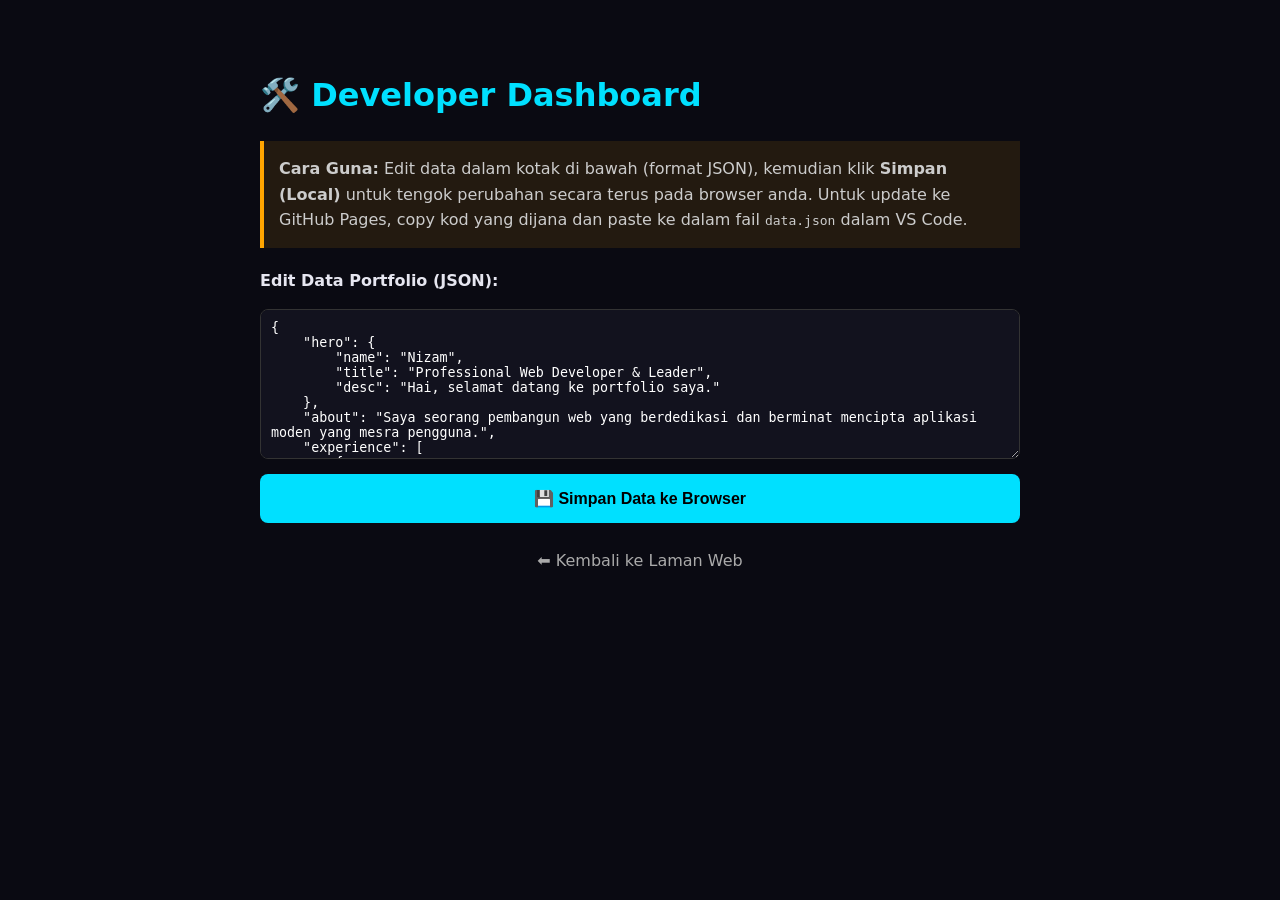
==== admin.html @ e1367bf1 "new" ====
<!DOCTYPE html>
<html lang="ms">
<head>
    <meta charset="UTF-8">
    <meta name="viewport" content="width=device-width, initial-scale=1.0">
    <title>Admin Dashboard</title>
    <link rel="stylesheet" href="style.css">
    <style>
        /* CSS khas untuk Admin */
        .admin-container { max-width: 800px; margin: 50px auto; padding: 20px; }
        .admin-form { display: flex; flex-direction: column; gap: 15px; }
        textarea { width: 100%; height: 150px; background: #12121e; color: #fff; padding: 10px; border: 1px solid #333; border-radius: 8px; font-family: monospace; }
        .btn-save { background: #00e0ff; color: #000; padding: 15px; border: none; border-radius: 8px; font-weight: bold; cursor: pointer; font-size: 16px; }
        .btn-save:hover { background: #7c5cff; color: #fff; }
        .note { background: rgba(255, 165, 0, 0.1); border-left: 4px solid orange; padding: 15px; margin-bottom: 20px; color: #ccc; }
    </style>
</head>
<body>

    <div class="admin-container">
        <h1 style="color: #00e0ff; margin-bottom: 20px;">🛠️ Developer Dashboard</h1>
        
        <div class="note">
            <strong>Cara Guna:</strong> Edit data dalam kotak di bawah (format JSON), kemudian klik <b>Simpan (Local)</b> untuk tengok perubahan secara terus pada browser anda. Untuk update ke GitHub Pages, copy kod yang dijana dan paste ke dalam fail <code>data.json</code> dalam VS Code.
        </div>

        <div class="admin-form">
            <label style="font-weight: bold;">Edit Data Portfolio (JSON):</label>
            <textarea id="jsonEditor"></textarea>
            
            <button class="btn-save" onclick="saveData()">💾 Simpan Data ke Browser</button>
            <a href="index.html" style="text-align: center; color: #aaa; text-decoration: none; margin-top: 10px;">⬅️ Kembali ke Laman Web</a>
        </div>
    </div>

    <script>
        const editor = document.getElementById('jsonEditor');

        // Ambil data dari Local Storage atau fail data.json asal
        async function loadData() {
            let localData = localStorage.getItem('portfolioData');
            if (localData) {
                editor.value = localData;
            } else {
                // Jika tiada dalam local storage, baca dari fail data.json
                try {
                    const res = await fetch('data.json');
                    const data = await res.json();
                    editor.value = JSON.stringify(data, null, 4);
                } catch (e) {
                    editor.value = "Error: Pastikan fail data.json wujud.";
                }
            }
        }

        function saveData() {
            try {
                // Uji sama ada JSON sah (valid) atau tidak
                JSON.parse(editor.value); 
                localStorage.setItem('portfolioData', editor.value);
                alert('✅ Berjaya disimpan ke Browser! Klik "Kembali ke Laman Web" untuk lihat hasilnya.');
            } catch (e) {
                alert('❌ Ralat: Format JSON tidak sah. Sila semak ejaan anda.');
            }
        }

        loadData();
    </script>
</body>
</html>
---- style.css ----
/* RESET & ASAS */
* {
    margin: 0;
    padding: 0;
    box-sizing: border-box;
}

:root {
    --bg: #0a0a12;
    --bg-soft: #12121e;
    --card: #171725;
    --text: #e6e6f0;
    --muted: #9a9ab0;
    --accent: #00e0ff;
    --accent-2: #7c5cff;
}

html { scroll-behavior: smooth; }

body {
    font-family: 'Segoe UI', system-ui, -apple-system, sans-serif;
    background: var(--bg);
    color: var(--text);
    line-height: 1.6;
    overflow-x: hidden;
}

/* NAVBAR */
.navbar {
    position: fixed;
    top: 0;
    width: 100%;
    z-index: 100;
    display: flex;
    justify-content: space-between;
    align-items: center;
    padding: 18px 50px;
    background: rgba(10, 10, 18, 0.85);
    backdrop-filter: blur(12px);
    border-bottom: 1px solid rgba(255, 255, 255, 0.06);
}

.logo { font-size: 22px; font-weight: 800; }
.logo span { color: var(--accent); }

.nav-links { display: flex; list-style: none; gap: 25px; }
.nav-links a { color: var(--muted); text-decoration: none; font-size: 14px; transition: color 0.25s; }
.nav-links a:hover { color: var(--accent); }

/* HERO */
.hero {
    position: relative;
    min-height: 80vh;
    display: flex;
    align-items: center;
    justify-content: center;
    text-align: center;
    padding: 100px 20px 0;
}
.hero-content { position: relative; z-index: 2; }
.hero h1 { font-size: clamp(36px, 6vw, 60px); font-weight: 800; margin-bottom: 16px; }
.highlight { background: linear-gradient(90deg, var(--accent), var(--accent-2)); -webkit-background-clip: text; color: transparent; }
.hero-sub { font-size: 20px; color: var(--muted); margin-bottom: 36px; }
.hero-btns { display: flex; gap: 16px; justify-content: center; flex-wrap: wrap; }

.btn {
    padding: 12px 28px;
    border-radius: 8px;
    font-weight: 600;
    text-decoration: none;
    font-size: 15px;
    transition: transform 0.25s, box-shadow 0.25s;
}
.btn-primary { background: linear-gradient(135deg, var(--accent), var(--accent-2)); color: #08080f; }
.btn-primary:hover { transform: translateY(-3px); box-shadow: 0 10px 25px rgba(0, 224, 255, 0.3); }
.btn-outline { border: 1px solid rgba(255, 255, 255, 0.2); color: var(--text); }
.btn-outline:hover { border-color: var(--accent); color: var(--accent); transform: translateY(-3px); }

.hero-glow {
    position: absolute; width: 500px; height: 500px;
    background: radial-gradient(circle, rgba(0, 224, 255, 0.15), transparent 70%);
    filter: blur(60px); z-index: 1; pointer-events: none;
}

/* SECTIONS & CARDS */
.section-container {
    max-width: 1000px;
    margin: 0 auto;
    padding: 80px 20px;
}

.section-container h2 {
    font-size: 28px;
    margin-bottom: 30px;
    color: var(--text);
    border-bottom: 2px solid rgba(255, 255, 255, 0.1);
    padding-bottom: 10px;
    display: flex;
    align-items: center;
    gap: 12px;
}
.section-container h2 i { color: var(--accent); }

.card {
    background: var(--card);
    border: 1px solid rgba(255, 255, 255, 0.05);
    border-radius: 12px;
    padding: 25px;
    margin-bottom: 20px;
    transition: transform 0.3s, box-shadow 0.3s, border-color 0.3s;
}
.card:hover {
    transform: translateY(-5px);
    border-color: rgba(0, 224, 255, 0.3);
    box-shadow: 0 10px 30px rgba(0, 224, 255, 0.08);
}
.card p { color: var(--muted); font-size: 15px; }
.company { font-weight: bold; color: var(--accent-2) !important; font-size: 14px; margin: 5px 0 10px 0; }

/* GRIDS (Untuk Skills, Education, dll) */
.project-grid, .skills-grid {
    display: grid;
    grid-template-columns: repeat(auto-fit, minmax(280px, 1fr));
    gap: 20px;
}

/* SKILLS */
.skill-card { text-align: center; font-weight: bold; font-size: 18px; padding: 30px 10px; }
.skill-card i { font-size: 40px; margin-bottom: 15px; display: block; color: var(--text); }

/* PROJECT */
.project-thumb { font-size: 40px; margin-bottom: 15px; }
.project-link { color: var(--accent); text-decoration: none; font-weight: bold; font-size: 14px; display: inline-block; margin-top: 15px; }
.project-link:hover { text-decoration: underline; }

/* ACHIEVEMENT */
.achievement-list { list-style: none; }
.achievement-list li { margin-bottom: 15px; color: var(--muted); display: flex; align-items: flex-start; gap: 10px; }
.achievement-list i { font-size: 20px; margin-top: 4px; }

/* FOOTER */
footer {
    text-align: center;
    padding: 60px 20px 30px;
    background: var(--bg-soft);
    color: var(--muted);
    border-top: 1px solid rgba(255, 255, 255, 0.05);
    margin-top: 50px;
}
footer h2 { color: var(--text); margin-bottom: 15px; }
footer a { color: var(--accent); text-decoration: none; font-weight: bold; }

/* RESPONSIF */
@media (max-width: 768px) {
    .navbar { padding: 15px 20px; overflow-x: auto; white-space: nowrap; }
    .nav-links { gap: 15px; }
    .hero h1 { font-size: 32px; }
}
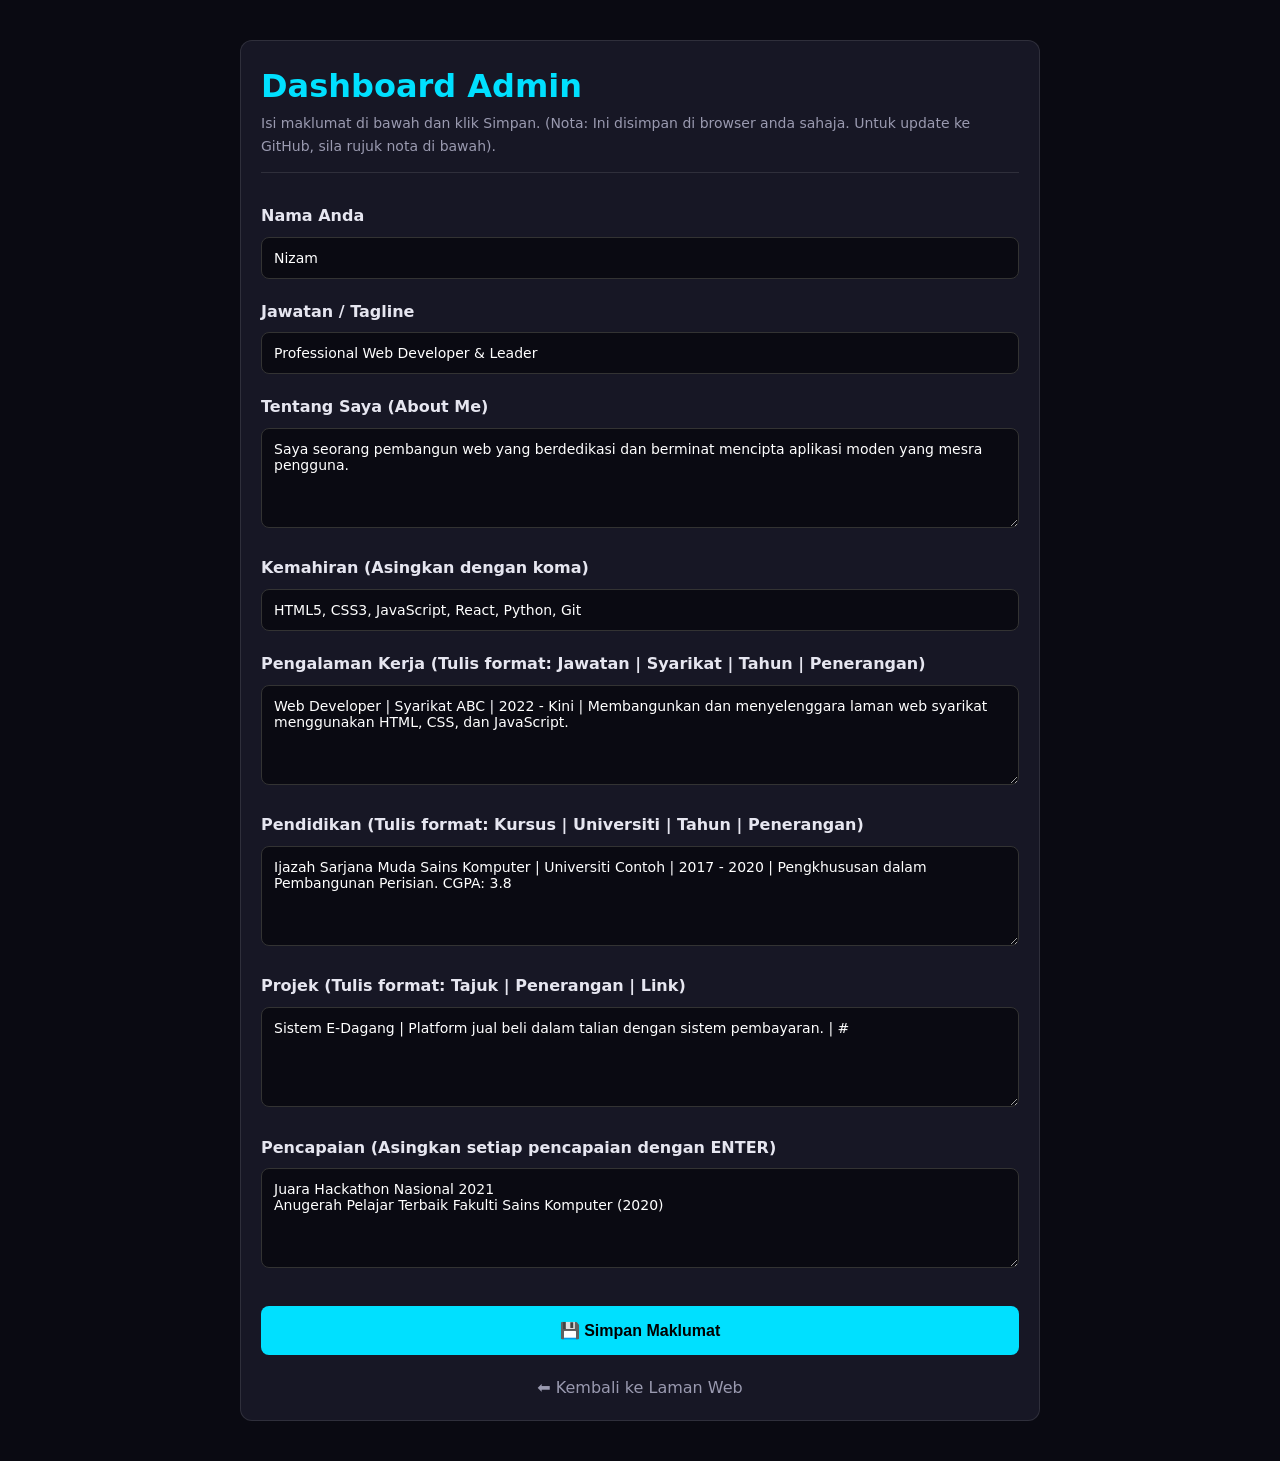
==== commit e4394d09: "new3" ====
--- a/admin.html
+++ b/admin.html
@@ -3,68 +3,165 @@
 <head>
     <meta charset="UTF-8">
     <meta name="viewport" content="width=device-width, initial-scale=1.0">
-    <title>Admin Dashboard</title>
+    <title>Dashboard Admin - Portfolio</title>
     <link rel="stylesheet" href="style.css">
     <style>
-        /* CSS khas untuk Admin */
-        .admin-container { max-width: 800px; margin: 50px auto; padding: 20px; }
-        .admin-form { display: flex; flex-direction: column; gap: 15px; }
-        textarea { width: 100%; height: 150px; background: #12121e; color: #fff; padding: 10px; border: 1px solid #333; border-radius: 8px; font-family: monospace; }
-        .btn-save { background: #00e0ff; color: #000; padding: 15px; border: none; border-radius: 8px; font-weight: bold; cursor: pointer; font-size: 16px; }
-        .btn-save:hover { background: #7c5cff; color: #fff; }
-        .note { background: rgba(255, 165, 0, 0.1); border-left: 4px solid orange; padding: 15px; margin-bottom: 20px; color: #ccc; }
+        /* Gaya khas untuk borang admin */
+        .admin-container { max-width: 800px; margin: 40px auto; padding: 20px; background: var(--card); border-radius: 12px; border: 1px solid rgba(255,255,255,0.1); }
+        .admin-header { margin-bottom: 30px; border-bottom: 1px solid rgba(255,255,255,0.1); padding-bottom: 15px; }
+        .form-group { margin-bottom: 20px; }
+        .form-group label { display: block; margin-bottom: 8px; font-weight: bold; color: var(--text); }
+        .form-group input[type="text"], .form-group textarea {
+            width: 100%; padding: 12px; background: #0a0a12; color: #fff;
+            border: 1px solid #333; border-radius: 8px; font-family: inherit; font-size: 14px;
+        }
+        .form-group input:focus, .form-group textarea:focus { outline: none; border-color: var(--accent); }
+        .form-group textarea { height: 100px; resize: vertical; }
+        .btn-save { background: var(--accent); color: #000; padding: 15px; border: none; border-radius: 8px; font-weight: bold; cursor: pointer; font-size: 16px; width: 100%; margin-top: 10px; transition: 0.3s; }
+        .btn-save:hover { background: var(--accent-2); color: #fff; }
+        .back-link { display: block; text-align: center; margin-top: 20px; color: var(--muted); text-decoration: none; }
+        .back-link:hover { color: var(--accent); }
     </style>
 </head>
 <body>
 
     <div class="admin-container">
-        <h1 style="color: #00e0ff; margin-bottom: 20px;">🛠️ Developer Dashboard</h1>
-        
-        <div class="note">
-            <strong>Cara Guna:</strong> Edit data dalam kotak di bawah (format JSON), kemudian klik <b>Simpan (Local)</b> untuk tengok perubahan secara terus pada browser anda. Untuk update ke GitHub Pages, copy kod yang dijana dan paste ke dalam fail <code>data.json</code> dalam VS Code.
+        <div class="admin-header">
+            <h1 style="color: var(--accent);"><i class="fas fa-edit"></i> Dashboard Admin</h1>
+            <p style="color: var(--muted); font-size: 14px;">Isi maklumat di bawah dan klik Simpan. (Nota: Ini disimpan di browser anda sahaja. Untuk update ke GitHub, sila rujuk nota di bawah).</p>
         </div>
 
-        <div class="admin-form">
-            <label style="font-weight: bold;">Edit Data Portfolio (JSON):</label>
-            <textarea id="jsonEditor"></textarea>
+        <form id="portfolioForm">
+            <div class="form-group">
+                <label>Nama Anda</label>
+                <input type="text" id="inputName" required>
+            </div>
+            <div class="form-group">
+                <label>Jawatan / Tagline</label>
+                <input type="text" id="inputTitle" required>
+            </div>
             
-            <button class="btn-save" onclick="saveData()">💾 Simpan Data ke Browser</button>
-            <a href="index.html" style="text-align: center; color: #aaa; text-decoration: none; margin-top: 10px;">⬅️ Kembali ke Laman Web</a>
-        </div>
+            <div class="form-group">
+                <label>Tentang Saya (About Me)</label>
+                <textarea id="inputAbout" required></textarea>
+            </div>
+
+            <div class="form-group">
+                <label>Kemahiran (Asingkan dengan koma)</label>
+                <input type="text" id="inputSkills" placeholder="Contoh: HTML, CSS, JavaScript, React" required>
+            </div>
+
+            <div class="form-group">
+                <label>Pengalaman Kerja (Tulis format: Jawatan | Syarikat | Tahun | Penerangan)</label>
+                <textarea id="inputExp" placeholder="Web Developer | Syarikat ABC | 2022-Kini | Membangunkan laman web..."></textarea>
+            </div>
+
+            <div class="form-group">
+                <label>Pendidikan (Tulis format: Kursus | Universiti | Tahun | Penerangan)</label>
+                <textarea id="inputEdu" placeholder="Sains Komputer | Universiti Contoh | 2017-2020 | CGPA 3.8"></textarea>
+            </div>
+
+            <div class="form-group">
+                <label>Projek (Tulis format: Tajuk | Penerangan | Link)</label>
+                <textarea id="inputProj" placeholder="Sistem E-Dagang | Platform jual beli... | https://link.com"></textarea>
+            </div>
+            
+            <div class="form-group">
+                <label>Pencapaian (Asingkan setiap pencapaian dengan ENTER)</label>
+                <textarea id="inputAch" placeholder="Juara Hackathon 2021&#10;Pelajar Terbaik 2020"></textarea>
+            </div>
+
+            <button type="submit" class="btn-save">💾 Simpan Maklumat</button>
+            <a href="index.html" class="back-link">⬅️ Kembali ke Laman Web</a>
+        </form>
     </div>
 
     <script>
-        const editor = document.getElementById('jsonEditor');
+        // Ambil data sedia ada (jika ada) untuk isi dalam borang
+        async function loadFormData() {
+            let localData = localStorage.getItem('portfolioData');
+            let data;
 
-        // Ambil data dari Local Storage atau fail data.json asal
-        async function loadData() {
-            let localData = localStorage.getItem('portfolioData');
             if (localData) {
-                editor.value = localData;
+                data = JSON.parse(localData);
             } else {
-                // Jika tiada dalam local storage, baca dari fail data.json
+                // Baca dari data.json kalau local storage kosong
                 try {
                     const res = await fetch('data.json');
-                    const data = await res.json();
-                    editor.value = JSON.stringify(data, null, 4);
-                } catch (e) {
-                    editor.value = "Error: Pastikan fail data.json wujud.";
-                }
+                    data = await res.json();
+                } catch (e) { return; }
+            }
+
+            // Masukkan data ke dalam borang
+            document.getElementById('inputName').value = data.hero.name;
+            document.getElementById('inputTitle').value = data.hero.title;
+            document.getElementById('inputAbout').value = data.about;
+            document.getElementById('inputSkills').value = data.skills.join(', ');
+            
+            // Format pengalaman
+            if(data.experience && data.experience[0]) {
+                let exp = data.experience[0];
+                document.getElementById('inputExp').value = `${exp.role} | ${exp.company} | ${exp.year} | ${exp.desc}`;
+            }
+            
+            // Format pendidikan
+            if(data.education && data.education[0]) {
+                let edu = data.education[0];
+                document.getElementById('inputEdu').value = `${edu.course} | ${edu.place} | ${edu.year} | ${edu.desc}`;
+            }
+
+            // Format projek
+            if(data.projects && data.projects[0]) {
+                let proj = data.projects[0];
+                document.getElementById('inputProj').value = `${proj.title} | ${proj.desc} | ${proj.link}`;
+            }
+
+            // Format pencapaian
+            if(data.achievements) {
+                document.getElementById('inputAch').value = data.achievements.join('\n');
             }
         }
 
-        function saveData() {
-            try {
-                // Uji sama ada JSON sah (valid) atau tidak
-                JSON.parse(editor.value); 
-                localStorage.setItem('portfolioData', editor.value);
-                alert('✅ Berjaya disimpan ke Browser! Klik "Kembali ke Laman Web" untuk lihat hasilnya.');
-            } catch (e) {
-                alert('❌ Ralat: Format JSON tidak sah. Sila semak ejaan anda.');
-            }
+        // Bila butang Save ditekan
+        document.getElementById('portfolioForm').addEventListener('submit', function(e) {
+            e.preventDefault(); // Elak page refresh
+
+            // Ambil nilai dari borang dan susun menjadi format JSON yang betul
+            let newData = {
+                hero: {
+                    name: document.getElementById('inputName').value,
+                    title: document.getElementById('inputTitle').value,
+                    desc: "Hai, selamat datang ke portfolio saya."
+                },
+                about: document.getElementById('inputAbout').value,
+                skills: document.getElementById('inputSkills').value.split(',').map(s => s.trim()),
+                experience: parseFormat(document.getElementById('inputExp').value, ['role', 'company', 'year', 'desc']),
+                education: parseFormat(document.getElementById('inputEdu').value, ['course', 'place', 'year', 'desc']),
+                projects: parseFormat(document.getElementById('inputProj').value, ['title', 'desc', 'link']),
+                achievements: document.getElementById('inputAch').value.split('\n').filter(a => a.trim() !== ''),
+                leadership: [] // Kosongkan buat masa ini
+            };
+
+            // Simpan ke browser
+            localStorage.setItem('portfolioData', JSON.stringify(newData));
+            
+            // Tunjuk mesej berjaya
+            alert('✅ Maklumat berjaya disimpan! Sila klik "Kembali ke Laman Web" untuk lihat hasilnya.');
+        });
+
+        // Fungsi kecil untuk pecahkan teks berdasarkan simbol '|'
+        function parseFormat(text, keys) {
+            if (!text) return [];
+            let parts = text.split('|').map(s => s.trim());
+            let obj = {};
+            keys.forEach((key, index) => {
+                obj[key] = parts[index] || "";
+            });
+            return [obj]; // Return sebagai array sebab sistem kita guna array
         }
 
-        loadData();
+        // Jalankan fungsi bila halaman dibuka
+        loadFormData();
     </script>
 </body>
 </html>
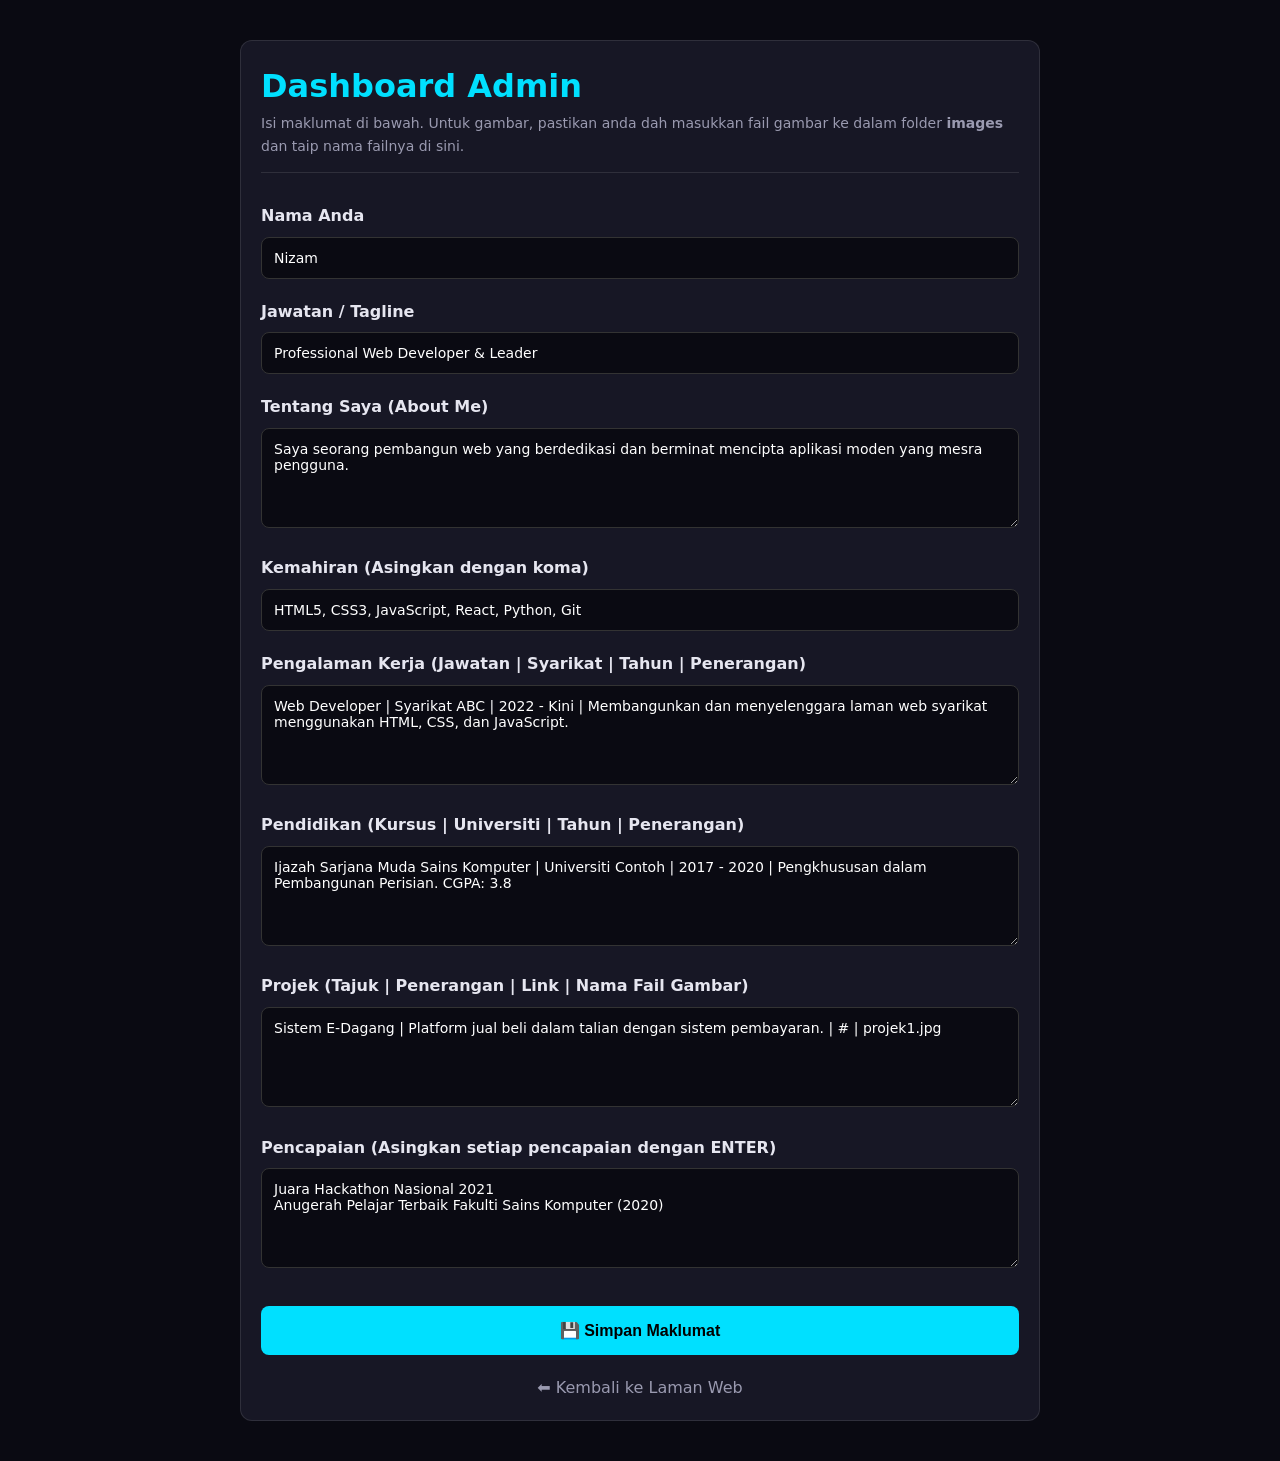
==== commit 2146114d: "NEW4" ====
--- a/admin.html
+++ b/admin.html
@@ -6,7 +6,6 @@
     <title>Dashboard Admin - Portfolio</title>
     <link rel="stylesheet" href="style.css">
     <style>
-        /* Gaya khas untuk borang admin */
         .admin-container { max-width: 800px; margin: 40px auto; padding: 20px; background: var(--card); border-radius: 12px; border: 1px solid rgba(255,255,255,0.1); }
         .admin-header { margin-bottom: 30px; border-bottom: 1px solid rgba(255,255,255,0.1); padding-bottom: 15px; }
         .form-group { margin-bottom: 20px; }
@@ -28,7 +27,7 @@
     <div class="admin-container">
         <div class="admin-header">
             <h1 style="color: var(--accent);"><i class="fas fa-edit"></i> Dashboard Admin</h1>
-            <p style="color: var(--muted); font-size: 14px;">Isi maklumat di bawah dan klik Simpan. (Nota: Ini disimpan di browser anda sahaja. Untuk update ke GitHub, sila rujuk nota di bawah).</p>
+            <p style="color: var(--muted); font-size: 14px;">Isi maklumat di bawah. Untuk gambar, pastikan anda dah masukkan fail gambar ke dalam folder <b>images</b> dan taip nama failnya di sini.</p>
         </div>
 
         <form id="portfolioForm">
@@ -48,22 +47,22 @@
 
             <div class="form-group">
                 <label>Kemahiran (Asingkan dengan koma)</label>
-                <input type="text" id="inputSkills" placeholder="Contoh: HTML, CSS, JavaScript, React" required>
+                <input type="text" id="inputSkills" placeholder="Contoh: HTML, CSS, JavaScript" required>
             </div>
 
             <div class="form-group">
-                <label>Pengalaman Kerja (Tulis format: Jawatan | Syarikat | Tahun | Penerangan)</label>
+                <label>Pengalaman Kerja (Jawatan | Syarikat | Tahun | Penerangan)</label>
                 <textarea id="inputExp" placeholder="Web Developer | Syarikat ABC | 2022-Kini | Membangunkan laman web..."></textarea>
             </div>
 
             <div class="form-group">
-                <label>Pendidikan (Tulis format: Kursus | Universiti | Tahun | Penerangan)</label>
+                <label>Pendidikan (Kursus | Universiti | Tahun | Penerangan)</label>
                 <textarea id="inputEdu" placeholder="Sains Komputer | Universiti Contoh | 2017-2020 | CGPA 3.8"></textarea>
             </div>
 
             <div class="form-group">
-                <label>Projek (Tulis format: Tajuk | Penerangan | Link)</label>
-                <textarea id="inputProj" placeholder="Sistem E-Dagang | Platform jual beli... | https://link.com"></textarea>
+                <label>Projek (Tajuk | Penerangan | Link | Nama Fail Gambar)</label>
+                <textarea id="inputProj" placeholder="Sistem E-Dagang | Platform jual beli... | https://link.com | projek1.jpg"></textarea>
             </div>
             
             <div class="form-group">
@@ -77,7 +76,6 @@
     </div>
 
     <script>
-        // Ambil data sedia ada (jika ada) untuk isi dalam borang
         async function loadFormData() {
             let localData = localStorage.getItem('portfolioData');
             let data;
@@ -85,48 +83,42 @@
             if (localData) {
                 data = JSON.parse(localData);
             } else {
-                // Baca dari data.json kalau local storage kosong
                 try {
                     const res = await fetch('data.json');
                     data = await res.json();
                 } catch (e) { return; }
             }
 
-            // Masukkan data ke dalam borang
             document.getElementById('inputName').value = data.hero.name;
             document.getElementById('inputTitle').value = data.hero.title;
             document.getElementById('inputAbout').value = data.about;
             document.getElementById('inputSkills').value = data.skills.join(', ');
             
-            // Format pengalaman
             if(data.experience && data.experience[0]) {
                 let exp = data.experience[0];
                 document.getElementById('inputExp').value = `${exp.role} | ${exp.company} | ${exp.year} | ${exp.desc}`;
             }
             
-            // Format pendidikan
             if(data.education && data.education[0]) {
                 let edu = data.education[0];
                 document.getElementById('inputEdu').value = `${edu.course} | ${edu.place} | ${edu.year} | ${edu.desc}`;
             }
 
-            // Format projek
             if(data.projects && data.projects[0]) {
                 let proj = data.projects[0];
-                document.getElementById('inputProj').value = `${proj.title} | ${proj.desc} | ${proj.link}`;
+                // Tambah nama gambar jika ada
+                let imgName = proj.image ? proj.image : "";
+                document.getElementById('inputProj').value = `${proj.title} | ${proj.desc} | ${proj.link} | ${imgName}`;
             }
 
-            // Format pencapaian
             if(data.achievements) {
                 document.getElementById('inputAch').value = data.achievements.join('\n');
             }
         }
 
-        // Bila butang Save ditekan
         document.getElementById('portfolioForm').addEventListener('submit', function(e) {
-            e.preventDefault(); // Elak page refresh
+            e.preventDefault();
 
-            // Ambil nilai dari borang dan susun menjadi format JSON yang betul
             let newData = {
                 hero: {
                     name: document.getElementById('inputName').value,
@@ -137,19 +129,16 @@
                 skills: document.getElementById('inputSkills').value.split(',').map(s => s.trim()),
                 experience: parseFormat(document.getElementById('inputExp').value, ['role', 'company', 'year', 'desc']),
                 education: parseFormat(document.getElementById('inputEdu').value, ['course', 'place', 'year', 'desc']),
-                projects: parseFormat(document.getElementById('inputProj').value, ['title', 'desc', 'link']),
+                // Tambah 'image' dalam senarai keys
+                projects: parseFormat(document.getElementById('inputProj').value, ['title', 'desc', 'link', 'image']),
                 achievements: document.getElementById('inputAch').value.split('\n').filter(a => a.trim() !== ''),
-                leadership: [] // Kosongkan buat masa ini
+                leadership: []
             };
 
-            // Simpan ke browser
             localStorage.setItem('portfolioData', JSON.stringify(newData));
-            
-            // Tunjuk mesej berjaya
             alert('✅ Maklumat berjaya disimpan! Sila klik "Kembali ke Laman Web" untuk lihat hasilnya.');
         });
 
-        // Fungsi kecil untuk pecahkan teks berdasarkan simbol '|'
         function parseFormat(text, keys) {
             if (!text) return [];
             let parts = text.split('|').map(s => s.trim());
@@ -157,10 +146,9 @@
             keys.forEach((key, index) => {
                 obj[key] = parts[index] || "";
             });
-            return [obj]; // Return sebagai array sebab sistem kita guna array
+            return [obj];
         }
 
-        // Jalankan fungsi bila halaman dibuka
         loadFormData();
     </script>
 </body>
--- a/style.css
+++ b/style.css
@@ -155,4 +155,25 @@
     .navbar { padding: 15px 20px; overflow-x: auto; white-space: nowrap; }
     .nav-links { gap: 15px; }
     .hero h1 { font-size: 32px; }
+}
+/* GAYA GAMBAR PROFIL */
+.profile-pic {
+    width: 160px;
+    height: 160px;
+    border-radius: 50%;
+    object-fit: cover;
+    border: 3px solid var(--accent);
+    box-shadow: 0 0 20px rgba(0, 224, 255, 0.4);
+    margin-bottom: 20px;
+    display: inline-block;
+}
+
+/* GAYA GAMBAR PROJEK */
+.project-image {
+    width: 100%;
+    height: 180px;
+    object-fit: cover;
+    border-radius: 8px;
+    margin-bottom: 15px;
+    border: 1px solid rgba(255, 255, 255, 0.1);
 }
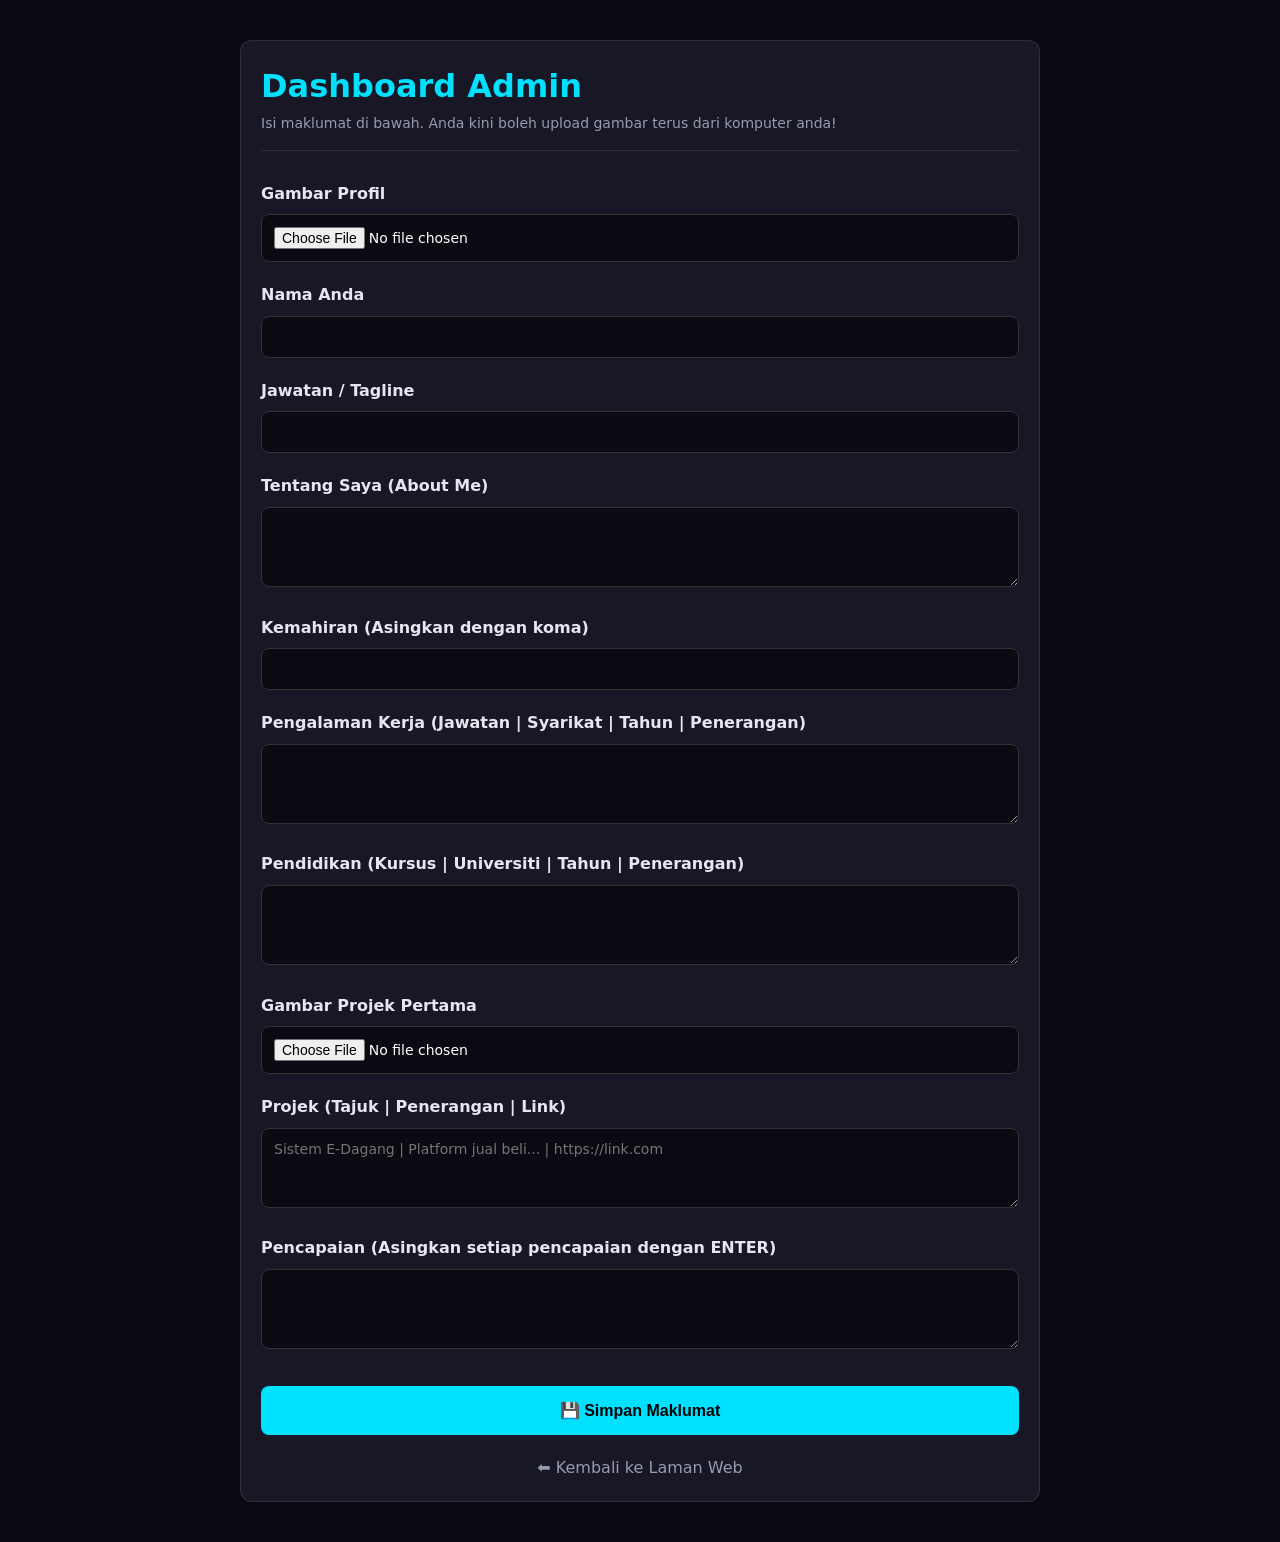
==== commit d0aea17a: "NEW5" ====
--- a/admin.html
+++ b/admin.html
@@ -10,16 +10,22 @@
         .admin-header { margin-bottom: 30px; border-bottom: 1px solid rgba(255,255,255,0.1); padding-bottom: 15px; }
         .form-group { margin-bottom: 20px; }
         .form-group label { display: block; margin-bottom: 8px; font-weight: bold; color: var(--text); }
-        .form-group input[type="text"], .form-group textarea {
+        .form-group input[type="text"], .form-group textarea, .form-group input[type="file"] {
             width: 100%; padding: 12px; background: #0a0a12; color: #fff;
             border: 1px solid #333; border-radius: 8px; font-family: inherit; font-size: 14px;
         }
         .form-group input:focus, .form-group textarea:focus { outline: none; border-color: var(--accent); }
-        .form-group textarea { height: 100px; resize: vertical; }
+        .form-group textarea { height: 80px; resize: vertical; }
         .btn-save { background: var(--accent); color: #000; padding: 15px; border: none; border-radius: 8px; font-weight: bold; cursor: pointer; font-size: 16px; width: 100%; margin-top: 10px; transition: 0.3s; }
         .btn-save:hover { background: var(--accent-2); color: #fff; }
         .back-link { display: block; text-align: center; margin-top: 20px; color: var(--muted); text-decoration: none; }
         .back-link:hover { color: var(--accent); }
+        
+        /* Kotak kecil untuk tunjuk preview gambar */
+        .img-preview { width: 100px; height: 100px; object-fit: cover; border-radius: 8px; margin-top: 10px; display: none; border: 2px solid var(--accent); }
+        
+        /* Kotak output JSON */
+        .json-output { width: 100%; height: 150px; background: #000; color: #00ff00; padding: 10px; font-family: monospace; margin-top: 20px; display: none; }
     </style>
 </head>
 <body>
@@ -27,10 +33,17 @@
     <div class="admin-container">
         <div class="admin-header">
             <h1 style="color: var(--accent);"><i class="fas fa-edit"></i> Dashboard Admin</h1>
-            <p style="color: var(--muted); font-size: 14px;">Isi maklumat di bawah. Untuk gambar, pastikan anda dah masukkan fail gambar ke dalam folder <b>images</b> dan taip nama failnya di sini.</p>
+            <p style="color: var(--muted); font-size: 14px;">Isi maklumat di bawah. Anda kini boleh upload gambar terus dari komputer anda!</p>
         </div>
 
         <form id="portfolioForm">
+            <!-- GAMBAR PROFIL -->
+            <div class="form-group">
+                <label>Gambar Profil</label>
+                <input type="file" id="inputProfileImg" accept="image/*">
+                <img id="previewProfile" class="img-preview" alt="Preview Profil">
+            </div>
+
             <div class="form-group">
                 <label>Nama Anda</label>
                 <input type="text" id="inputName" required>
@@ -47,108 +60,155 @@
 
             <div class="form-group">
                 <label>Kemahiran (Asingkan dengan koma)</label>
-                <input type="text" id="inputSkills" placeholder="Contoh: HTML, CSS, JavaScript" required>
+                <input type="text" id="inputSkills" required>
             </div>
 
             <div class="form-group">
                 <label>Pengalaman Kerja (Jawatan | Syarikat | Tahun | Penerangan)</label>
-                <textarea id="inputExp" placeholder="Web Developer | Syarikat ABC | 2022-Kini | Membangunkan laman web..."></textarea>
+                <textarea id="inputExp"></textarea>
             </div>
 
             <div class="form-group">
                 <label>Pendidikan (Kursus | Universiti | Tahun | Penerangan)</label>
-                <textarea id="inputEdu" placeholder="Sains Komputer | Universiti Contoh | 2017-2020 | CGPA 3.8"></textarea>
-            </div>
-
-            <div class="form-group">
-                <label>Projek (Tajuk | Penerangan | Link | Nama Fail Gambar)</label>
-                <textarea id="inputProj" placeholder="Sistem E-Dagang | Platform jual beli... | https://link.com | projek1.jpg"></textarea>
+                <textarea id="inputEdu"></textarea>
+            </div>
+
+            <!-- GAMBAR PROJEK -->
+            <div class="form-group">
+                <label>Gambar Projek Pertama</label>
+                <input type="file" id="inputProjImg" accept="image/*">
+                <img id="previewProj" class="img-preview" alt="Preview Projek">
+            </div>
+
+            <div class="form-group">
+                <label>Projek (Tajuk | Penerangan | Link)</label>
+                <textarea id="inputProj" placeholder="Sistem E-Dagang | Platform jual beli... | https://link.com"></textarea>
             </div>
             
             <div class="form-group">
                 <label>Pencapaian (Asingkan setiap pencapaian dengan ENTER)</label>
-                <textarea id="inputAch" placeholder="Juara Hackathon 2021&#10;Pelajar Terbaik 2020"></textarea>
+                <textarea id="inputAch"></textarea>
             </div>
 
             <button type="submit" class="btn-save">💾 Simpan Maklumat</button>
             <a href="index.html" class="back-link">⬅️ Kembali ke Laman Web</a>
+
+            <!-- Kotak untuk copy JSON -->
+            <textarea id="jsonOutput" class="json-output" readonly></textarea>
         </form>
     </div>
 
     <script>
-        async function loadFormData() {
-            let localData = localStorage.getItem('portfolioData');
-            let data;
-
-            if (localData) {
-                data = JSON.parse(localData);
-            } else {
-                try {
-                    const res = await fetch('data.json');
-                    data = await res.json();
-                } catch (e) { return; }
-            }
-
-            document.getElementById('inputName').value = data.hero.name;
-            document.getElementById('inputTitle').value = data.hero.title;
-            document.getElementById('inputAbout').value = data.about;
-            document.getElementById('inputSkills').value = data.skills.join(', ');
-            
-            if(data.experience && data.experience[0]) {
-                let exp = data.experience[0];
-                document.getElementById('inputExp').value = `${exp.role} | ${exp.company} | ${exp.year} | ${exp.desc}`;
-            }
-            
-            if(data.education && data.education[0]) {
-                let edu = data.education[0];
-                document.getElementById('inputEdu').value = `${edu.course} | ${edu.place} | ${edu.year} | ${edu.desc}`;
-            }
-
-            if(data.projects && data.projects[0]) {
-                let proj = data.projects[0];
-                // Tambah nama gambar jika ada
-                let imgName = proj.image ? proj.image : "";
-                document.getElementById('inputProj').value = `${proj.title} | ${proj.desc} | ${proj.link} | ${imgName}`;
-            }
-
-            if(data.achievements) {
-                document.getElementById('inputAch').value = data.achievements.join('\n');
-            }
-        }
-
-        document.getElementById('portfolioForm').addEventListener('submit', function(e) {
+        // Fungsi untuk tukar fail gambar jadi teks (Base64)
+        function getBase64(file) {
+            return new Promise((resolve, reject) => {
+                const reader = new FileReader();
+                reader.readAsDataURL(file);
+                reader.onload = () => resolve(reader.result);
+                reader.onerror = error => reject(error);
+            });
+        }
+
+        // Untuk tunjuk preview gambar bila dipilih
+        document.getElementById('inputProfileImg').addEventListener('change', function(e) {
+            if(e.target.files[0]) {
+                let url = URL.createObjectURL(e.target.files[0]);
+                let img = document.getElementById('previewProfile');
+                img.src = url; img.style.display = 'block';
+            }
+        });
+
+        document.getElementById('inputProjImg').addEventListener('change', function(e) {
+            if(e.target.files[0]) {
+                let url = URL.createObjectURL(e.target.files[0]);
+                let img = document.getElementById('previewProj');
+                img.src = url; img.style.display = 'block';
+            }
+        });
+
+        // Bila butang SIMPAN ditekan
+        document.getElementById('portfolioForm').addEventListener('submit', async function(e) {
             e.preventDefault();
 
+            // Ambil gambar (kalau ada)
+            let profileFile = document.getElementById('inputProfileImg').files[0];
+            let projFile = document.getElementById('inputProjImg').files[0];
+            
+            let profileBase64 = "";
+            let projBase64 = "";
+
+            if (profileFile) profileBase64 = await getBase64(profileFile);
+            if (projFile) projBase64 = await getBase64(projFile);
+
+            // Susun data
             let newData = {
                 hero: {
                     name: document.getElementById('inputName').value,
                     title: document.getElementById('inputTitle').value,
-                    desc: "Hai, selamat datang ke portfolio saya."
+                    desc: "Hai, selamat datang.",
+                    image: profileBase64 // Simpan teks gambar
                 },
                 about: document.getElementById('inputAbout').value,
                 skills: document.getElementById('inputSkills').value.split(',').map(s => s.trim()),
                 experience: parseFormat(document.getElementById('inputExp').value, ['role', 'company', 'year', 'desc']),
                 education: parseFormat(document.getElementById('inputEdu').value, ['course', 'place', 'year', 'desc']),
-                // Tambah 'image' dalam senarai keys
-                projects: parseFormat(document.getElementById('inputProj').value, ['title', 'desc', 'link', 'image']),
+                projects: parseFormat(document.getElementById('inputProj').value, ['title', 'desc', 'link']),
                 achievements: document.getElementById('inputAch').value.split('\n').filter(a => a.trim() !== ''),
                 leadership: []
             };
 
+            // Kalau ada gambar projek, masukkan dalam data projek pertama
+            if (newData.projects.length > 0 && projBase64) {
+                newData.projects[0].image = projBase64;
+            }
+
+            // Simpan ke browser
             localStorage.setItem('portfolioData', JSON.stringify(newData));
-            alert('✅ Maklumat berjaya disimpan! Sila klik "Kembali ke Laman Web" untuk lihat hasilnya.');
+            
+            // Tunjuk kotak output JSON
+            let jsonString = JSON.stringify(newData, null, 2);
+            let outputBox = document.getElementById('jsonOutput');
+            outputBox.style.display = 'block';
+            outputBox.value = jsonString;
+            
+            alert('✅ Maklumat disimpan! Sila lihat kotak hitam di bawah untuk dapatkan kod. (Baca arahan di skrin anda).');
         });
 
         function parseFormat(text, keys) {
             if (!text) return [];
             let parts = text.split('|').map(s => s.trim());
             let obj = {};
-            keys.forEach((key, index) => {
-                obj[key] = parts[index] || "";
-            });
+            keys.forEach((key, index) => { obj[key] = parts[index] || ""; });
             return [obj];
         }
 
+        // Load data sedia ada ke dalam form
+        async function loadFormData() {
+            let localData = localStorage.getItem('portfolioData');
+            if (localData) {
+                let data = JSON.parse(localData);
+                document.getElementById('inputName').value = data.hero.name || "";
+                document.getElementById('inputTitle').value = data.hero.title || "";
+                document.getElementById('inputAbout').value = data.about || "";
+                document.getElementById('inputSkills').value = data.skills ? data.skills.join(', ') : "";
+                
+                if(data.experience && data.experience[0]) {
+                    let exp = data.experience[0];
+                    document.getElementById('inputExp').value = `${exp.role} | ${exp.company} | ${exp.year} | ${exp.desc}`;
+                }
+                if(data.education && data.education[0]) {
+                    let edu = data.education[0];
+                    document.getElementById('inputEdu').value = `${edu.course} | ${edu.place} | ${edu.year} | ${edu.desc}`;
+                }
+                if(data.projects && data.projects[0]) {
+                    let proj = data.projects[0];
+                    document.getElementById('inputProj').value = `${proj.title} | ${proj.desc} | ${proj.link}`;
+                }
+                if(data.achievements) {
+                    document.getElementById('inputAch').value = data.achievements.join('\n');
+                }
+            }
+        }
         loadFormData();
     </script>
 </body>
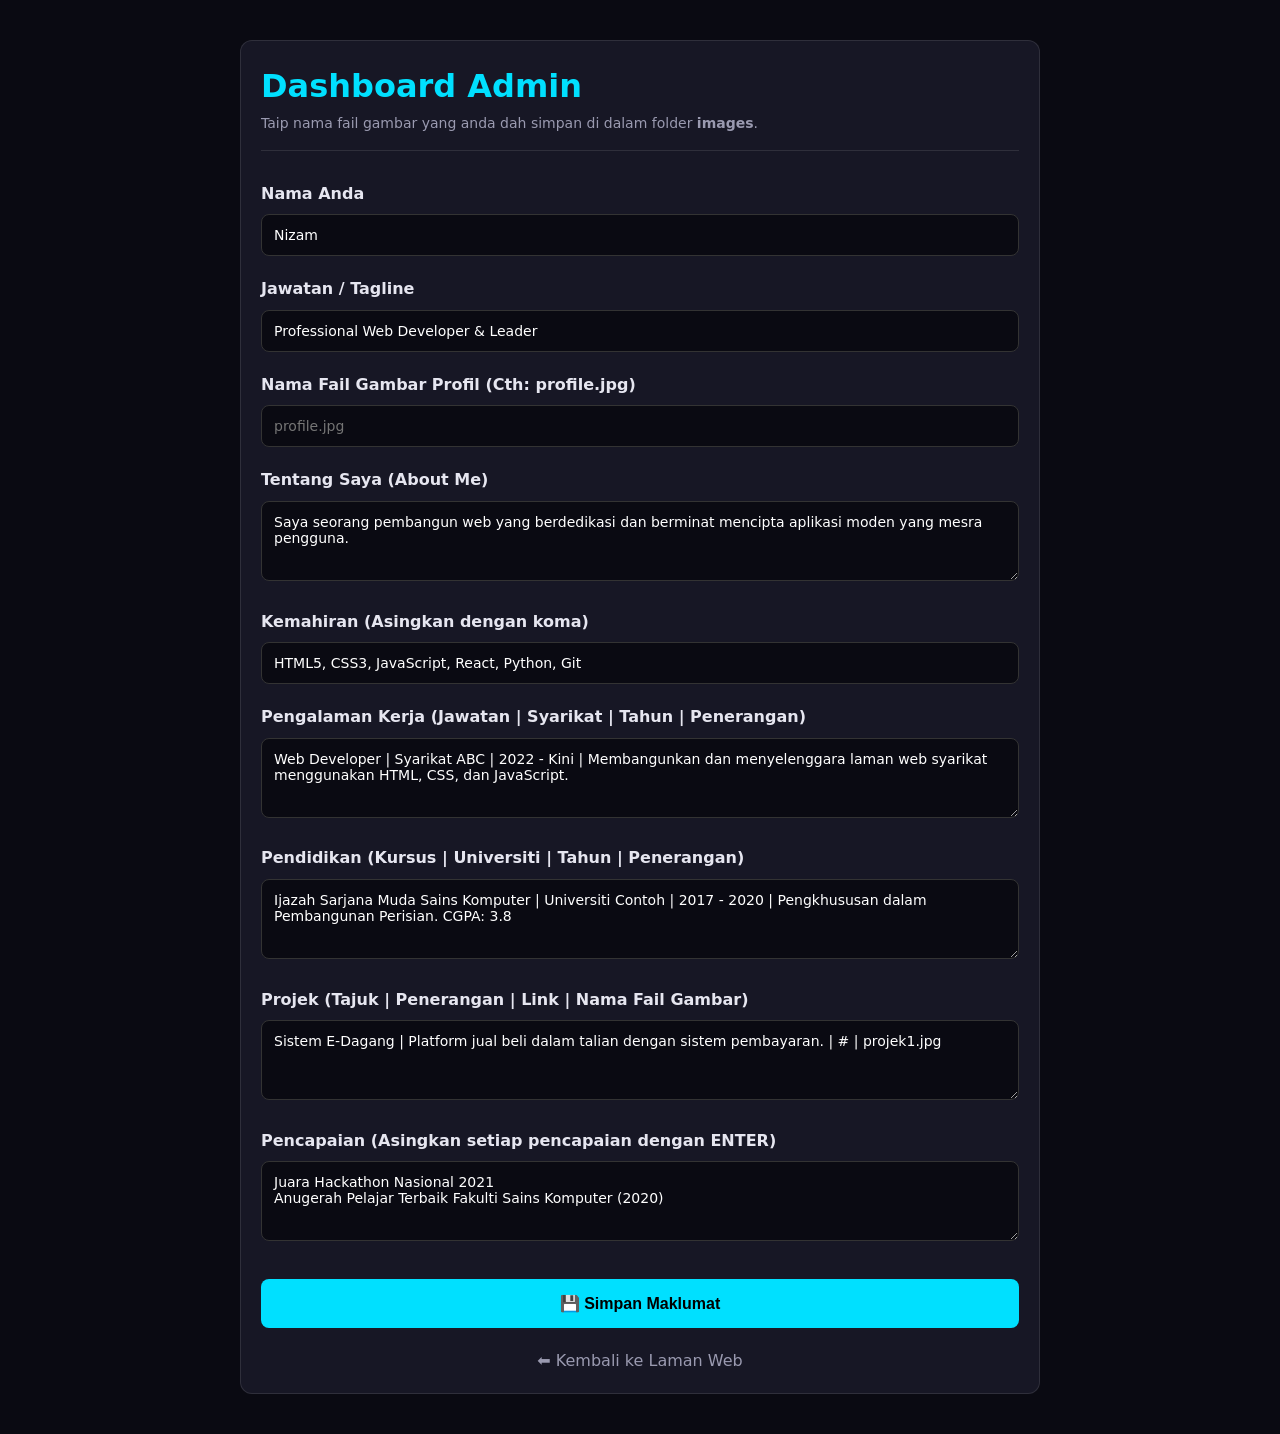
==== commit 1f64fa3e: "new6" ====
--- a/admin.html
+++ b/admin.html
@@ -10,7 +10,7 @@
         .admin-header { margin-bottom: 30px; border-bottom: 1px solid rgba(255,255,255,0.1); padding-bottom: 15px; }
         .form-group { margin-bottom: 20px; }
         .form-group label { display: block; margin-bottom: 8px; font-weight: bold; color: var(--text); }
-        .form-group input[type="text"], .form-group textarea, .form-group input[type="file"] {
+        .form-group input[type="text"], .form-group textarea {
             width: 100%; padding: 12px; background: #0a0a12; color: #fff;
             border: 1px solid #333; border-radius: 8px; font-family: inherit; font-size: 14px;
         }
@@ -20,12 +20,6 @@
         .btn-save:hover { background: var(--accent-2); color: #fff; }
         .back-link { display: block; text-align: center; margin-top: 20px; color: var(--muted); text-decoration: none; }
         .back-link:hover { color: var(--accent); }
-        
-        /* Kotak kecil untuk tunjuk preview gambar */
-        .img-preview { width: 100px; height: 100px; object-fit: cover; border-radius: 8px; margin-top: 10px; display: none; border: 2px solid var(--accent); }
-        
-        /* Kotak output JSON */
-        .json-output { width: 100%; height: 150px; background: #000; color: #00ff00; padding: 10px; font-family: monospace; margin-top: 20px; display: none; }
     </style>
 </head>
 <body>
@@ -33,17 +27,10 @@
     <div class="admin-container">
         <div class="admin-header">
             <h1 style="color: var(--accent);"><i class="fas fa-edit"></i> Dashboard Admin</h1>
-            <p style="color: var(--muted); font-size: 14px;">Isi maklumat di bawah. Anda kini boleh upload gambar terus dari komputer anda!</p>
+            <p style="color: var(--muted); font-size: 14px;">Taip nama fail gambar yang anda dah simpan di dalam folder <b>images</b>.</p>
         </div>
 
         <form id="portfolioForm">
-            <!-- GAMBAR PROFIL -->
-            <div class="form-group">
-                <label>Gambar Profil</label>
-                <input type="file" id="inputProfileImg" accept="image/*">
-                <img id="previewProfile" class="img-preview" alt="Preview Profil">
-            </div>
-
             <div class="form-group">
                 <label>Nama Anda</label>
                 <input type="text" id="inputName" required>
@@ -53,6 +40,11 @@
                 <input type="text" id="inputTitle" required>
             </div>
             
+            <div class="form-group">
+                <label>Nama Fail Gambar Profil (Cth: profile.jpg)</label>
+                <input type="text" id="inputProfileImg" placeholder="profile.jpg">
+            </div>
+
             <div class="form-group">
                 <label>Tentang Saya (About Me)</label>
                 <textarea id="inputAbout" required></textarea>
@@ -73,16 +65,9 @@
                 <textarea id="inputEdu"></textarea>
             </div>
 
-            <!-- GAMBAR PROJEK -->
             <div class="form-group">
-                <label>Gambar Projek Pertama</label>
-                <input type="file" id="inputProjImg" accept="image/*">
-                <img id="previewProj" class="img-preview" alt="Preview Projek">
-            </div>
-
-            <div class="form-group">
-                <label>Projek (Tajuk | Penerangan | Link)</label>
-                <textarea id="inputProj" placeholder="Sistem E-Dagang | Platform jual beli... | https://link.com"></textarea>
+                <label>Projek (Tajuk | Penerangan | Link | Nama Fail Gambar)</label>
+                <textarea id="inputProj" placeholder="Sistem E-Dagang | Platform jual beli... | https://link.com | projek1.jpg"></textarea>
             </div>
             
             <div class="form-group">
@@ -92,86 +77,31 @@
 
             <button type="submit" class="btn-save">💾 Simpan Maklumat</button>
             <a href="index.html" class="back-link">⬅️ Kembali ke Laman Web</a>
-
-            <!-- Kotak untuk copy JSON -->
-            <textarea id="jsonOutput" class="json-output" readonly></textarea>
         </form>
     </div>
 
     <script>
-        // Fungsi untuk tukar fail gambar jadi teks (Base64)
-        function getBase64(file) {
-            return new Promise((resolve, reject) => {
-                const reader = new FileReader();
-                reader.readAsDataURL(file);
-                reader.onload = () => resolve(reader.result);
-                reader.onerror = error => reject(error);
-            });
-        }
-
-        // Untuk tunjuk preview gambar bila dipilih
-        document.getElementById('inputProfileImg').addEventListener('change', function(e) {
-            if(e.target.files[0]) {
-                let url = URL.createObjectURL(e.target.files[0]);
-                let img = document.getElementById('previewProfile');
-                img.src = url; img.style.display = 'block';
-            }
-        });
-
-        document.getElementById('inputProjImg').addEventListener('change', function(e) {
-            if(e.target.files[0]) {
-                let url = URL.createObjectURL(e.target.files[0]);
-                let img = document.getElementById('previewProj');
-                img.src = url; img.style.display = 'block';
-            }
-        });
-
-        // Bila butang SIMPAN ditekan
-        document.getElementById('portfolioForm').addEventListener('submit', async function(e) {
+        document.getElementById('portfolioForm').addEventListener('submit', function(e) {
             e.preventDefault();
 
-            // Ambil gambar (kalau ada)
-            let profileFile = document.getElementById('inputProfileImg').files[0];
-            let projFile = document.getElementById('inputProjImg').files[0];
-            
-            let profileBase64 = "";
-            let projBase64 = "";
-
-            if (profileFile) profileBase64 = await getBase64(profileFile);
-            if (projFile) projBase64 = await getBase64(projFile);
-
-            // Susun data
             let newData = {
                 hero: {
                     name: document.getElementById('inputName').value,
                     title: document.getElementById('inputTitle').value,
                     desc: "Hai, selamat datang.",
-                    image: profileBase64 // Simpan teks gambar
+                    image: document.getElementById('inputProfileImg').value // Ambil nama fail gambar
                 },
                 about: document.getElementById('inputAbout').value,
                 skills: document.getElementById('inputSkills').value.split(',').map(s => s.trim()),
                 experience: parseFormat(document.getElementById('inputExp').value, ['role', 'company', 'year', 'desc']),
                 education: parseFormat(document.getElementById('inputEdu').value, ['course', 'place', 'year', 'desc']),
-                projects: parseFormat(document.getElementById('inputProj').value, ['title', 'desc', 'link']),
+                projects: parseFormat(document.getElementById('inputProj').value, ['title', 'desc', 'link', 'image']),
                 achievements: document.getElementById('inputAch').value.split('\n').filter(a => a.trim() !== ''),
                 leadership: []
             };
 
-            // Kalau ada gambar projek, masukkan dalam data projek pertama
-            if (newData.projects.length > 0 && projBase64) {
-                newData.projects[0].image = projBase64;
-            }
-
-            // Simpan ke browser
             localStorage.setItem('portfolioData', JSON.stringify(newData));
-            
-            // Tunjuk kotak output JSON
-            let jsonString = JSON.stringify(newData, null, 2);
-            let outputBox = document.getElementById('jsonOutput');
-            outputBox.style.display = 'block';
-            outputBox.value = jsonString;
-            
-            alert('✅ Maklumat disimpan! Sila lihat kotak hitam di bawah untuk dapatkan kod. (Baca arahan di skrin anda).');
+            alert('✅ Maklumat berjaya disimpan! Sila klik "Kembali ke Laman Web".');
         });
 
         function parseFormat(text, keys) {
@@ -182,31 +112,39 @@
             return [obj];
         }
 
-        // Load data sedia ada ke dalam form
         async function loadFormData() {
             let localData = localStorage.getItem('portfolioData');
+            let data;
             if (localData) {
-                let data = JSON.parse(localData);
-                document.getElementById('inputName').value = data.hero.name || "";
-                document.getElementById('inputTitle').value = data.hero.title || "";
-                document.getElementById('inputAbout').value = data.about || "";
-                document.getElementById('inputSkills').value = data.skills ? data.skills.join(', ') : "";
-                
-                if(data.experience && data.experience[0]) {
-                    let exp = data.experience[0];
-                    document.getElementById('inputExp').value = `${exp.role} | ${exp.company} | ${exp.year} | ${exp.desc}`;
-                }
-                if(data.education && data.education[0]) {
-                    let edu = data.education[0];
-                    document.getElementById('inputEdu').value = `${edu.course} | ${edu.place} | ${edu.year} | ${edu.desc}`;
-                }
-                if(data.projects && data.projects[0]) {
-                    let proj = data.projects[0];
-                    document.getElementById('inputProj').value = `${proj.title} | ${proj.desc} | ${proj.link}`;
-                }
-                if(data.achievements) {
-                    document.getElementById('inputAch').value = data.achievements.join('\n');
-                }
+                data = JSON.parse(localData);
+            } else {
+                try {
+                    const res = await fetch('data.json');
+                    data = await res.json();
+                } catch (e) { return; }
+            }
+
+            document.getElementById('inputName').value = data.hero.name || "";
+            document.getElementById('inputTitle').value = data.hero.title || "";
+            document.getElementById('inputProfileImg').value = data.hero.image || "";
+            document.getElementById('inputAbout').value = data.about || "";
+            document.getElementById('inputSkills').value = data.skills ? data.skills.join(', ') : "";
+            
+            if(data.experience && data.experience[0]) {
+                let exp = data.experience[0];
+                document.getElementById('inputExp').value = `${exp.role} | ${exp.company} | ${exp.year} | ${exp.desc}`;
+            }
+            if(data.education && data.education[0]) {
+                let edu = data.education[0];
+                document.getElementById('inputEdu').value = `${edu.course} | ${edu.place} | ${edu.year} | ${edu.desc}`;
+            }
+            if(data.projects && data.projects[0]) {
+                let proj = data.projects[0];
+                let imgName = proj.image ? proj.image : "";
+                document.getElementById('inputProj').value = `${proj.title} | ${proj.desc} | ${proj.link} | ${imgName}`;
+            }
+            if(data.achievements) {
+                document.getElementById('inputAch').value = data.achievements.join('\n');
             }
         }
         loadFormData();
